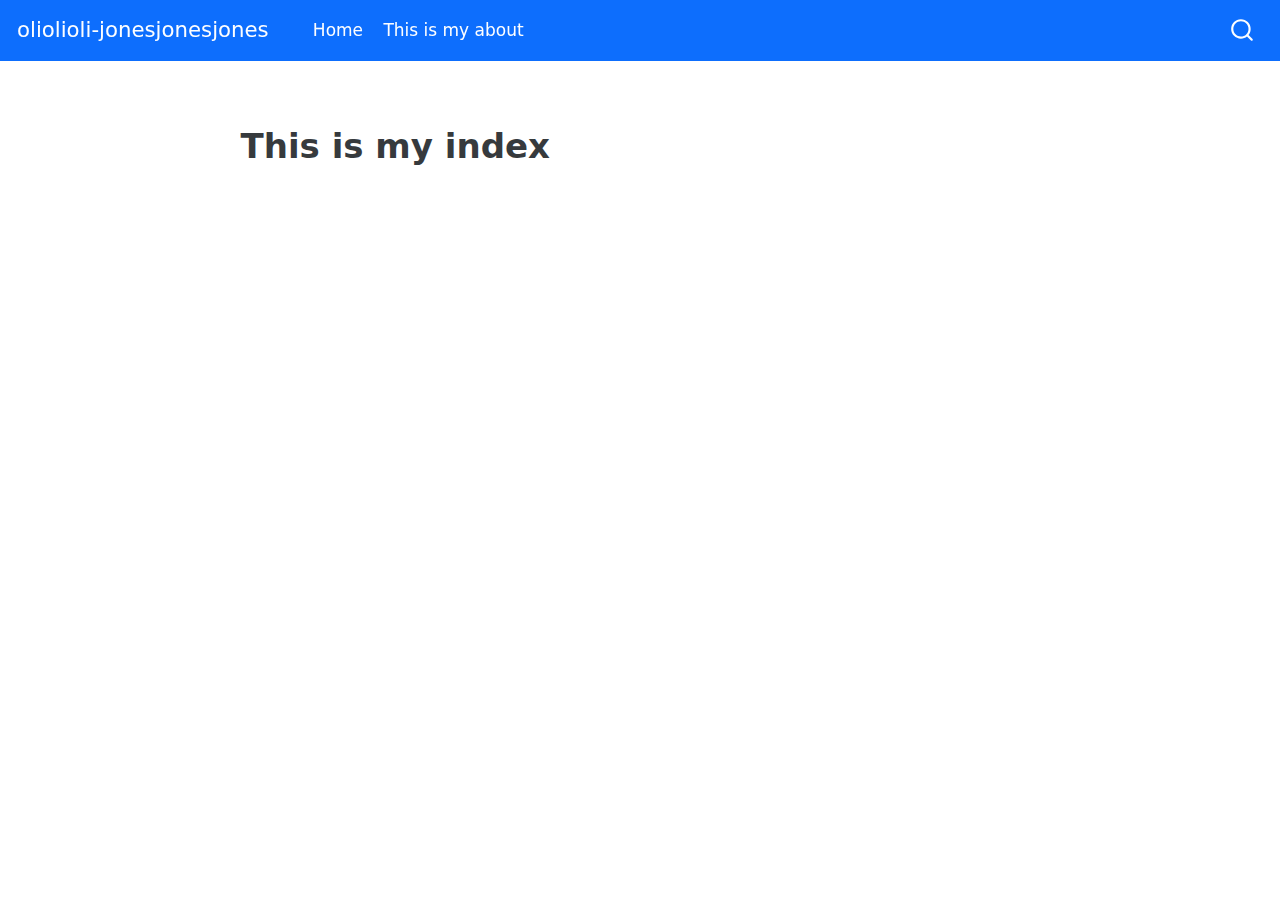
==== docs/index.html @ d3ea9ad5 "link added" ====
<!DOCTYPE html>
<html xmlns="http://www.w3.org/1999/xhtml" lang="en" xml:lang="en"><head>

<meta charset="utf-8">
<meta name="generator" content="quarto-1.3.450">

<meta name="viewport" content="width=device-width, initial-scale=1.0, user-scalable=yes">


<title>oliolioli-jonesjonesjones</title>
<style>
code{white-space: pre-wrap;}
span.smallcaps{font-variant: small-caps;}
div.columns{display: flex; gap: min(4vw, 1.5em);}
div.column{flex: auto; overflow-x: auto;}
div.hanging-indent{margin-left: 1.5em; text-indent: -1.5em;}
ul.task-list{list-style: none;}
ul.task-list li input[type="checkbox"] {
  width: 0.8em;
  margin: 0 0.8em 0.2em -1em; /* quarto-specific, see https://github.com/quarto-dev/quarto-cli/issues/4556 */ 
  vertical-align: middle;
}
</style>


<script src="site_libs/quarto-nav/quarto-nav.js"></script>
<script src="site_libs/quarto-nav/headroom.min.js"></script>
<script src="site_libs/clipboard/clipboard.min.js"></script>
<script src="site_libs/quarto-search/autocomplete.umd.js"></script>
<script src="site_libs/quarto-search/fuse.min.js"></script>
<script src="site_libs/quarto-search/quarto-search.js"></script>
<meta name="quarto:offset" content="./">
<script src="site_libs/quarto-html/quarto.js"></script>
<script src="site_libs/quarto-html/popper.min.js"></script>
<script src="site_libs/quarto-html/tippy.umd.min.js"></script>
<script src="site_libs/quarto-html/anchor.min.js"></script>
<link href="site_libs/quarto-html/tippy.css" rel="stylesheet">
<link href="site_libs/quarto-html/quarto-syntax-highlighting.css" rel="stylesheet" id="quarto-text-highlighting-styles">
<script src="site_libs/bootstrap/bootstrap.min.js"></script>
<link href="site_libs/bootstrap/bootstrap-icons.css" rel="stylesheet">
<link href="site_libs/bootstrap/bootstrap.min.css" rel="stylesheet" id="quarto-bootstrap" data-mode="light">
<script id="quarto-search-options" type="application/json">{
  "location": "navbar",
  "copy-button": false,
  "collapse-after": 3,
  "panel-placement": "end",
  "type": "overlay",
  "limit": 20,
  "language": {
    "search-no-results-text": "No results",
    "search-matching-documents-text": "matching documents",
    "search-copy-link-title": "Copy link to search",
    "search-hide-matches-text": "Hide additional matches",
    "search-more-match-text": "more match in this document",
    "search-more-matches-text": "more matches in this document",
    "search-clear-button-title": "Clear",
    "search-detached-cancel-button-title": "Cancel",
    "search-submit-button-title": "Submit",
    "search-label": "Search"
  }
}</script>


</head>

<body class="nav-fixed fullcontent">

<div id="quarto-search-results"></div>
  <header id="quarto-header" class="headroom fixed-top">
    <nav class="navbar navbar-expand-lg navbar-dark ">
      <div class="navbar-container container-fluid">
      <div class="navbar-brand-container">
    <a class="navbar-brand" href="./index.html">
    <span class="navbar-title">oliolioli-jonesjonesjones</span>
    </a>
  </div>
            <div id="quarto-search" class="" title="Search"></div>
          <button class="navbar-toggler" type="button" data-bs-toggle="collapse" data-bs-target="#navbarCollapse" aria-controls="navbarCollapse" aria-expanded="false" aria-label="Toggle navigation" onclick="if (window.quartoToggleHeadroom) { window.quartoToggleHeadroom(); }">
  <span class="navbar-toggler-icon"></span>
</button>
          <div class="collapse navbar-collapse" id="navbarCollapse">
            <ul class="navbar-nav navbar-nav-scroll me-auto">
  <li class="nav-item">
    <a class="nav-link active" href="./index.html" rel="" target="" aria-current="page">
 <span class="menu-text">Home</span></a>
  </li>  
  <li class="nav-item">
    <a class="nav-link" href="./About.html" rel="" target="">
 <span class="menu-text">This is my about</span></a>
  </li>  
</ul>
            <div class="quarto-navbar-tools ms-auto">
</div>
          </div> <!-- /navcollapse -->
      </div> <!-- /container-fluid -->
    </nav>
</header>
<!-- content -->
<div id="quarto-content" class="quarto-container page-columns page-rows-contents page-layout-article page-navbar">
<!-- sidebar -->
<!-- margin-sidebar -->
    
<!-- main -->
<main class="content" id="quarto-document-content">



<section id="this-is-my-index" class="level1">
<h1>This is my index</h1>


</section>

</main> <!-- /main -->
<script id="quarto-html-after-body" type="application/javascript">
window.document.addEventListener("DOMContentLoaded", function (event) {
  const toggleBodyColorMode = (bsSheetEl) => {
    const mode = bsSheetEl.getAttribute("data-mode");
    const bodyEl = window.document.querySelector("body");
    if (mode === "dark") {
      bodyEl.classList.add("quarto-dark");
      bodyEl.classList.remove("quarto-light");
    } else {
      bodyEl.classList.add("quarto-light");
      bodyEl.classList.remove("quarto-dark");
    }
  }
  const toggleBodyColorPrimary = () => {
    const bsSheetEl = window.document.querySelector("link#quarto-bootstrap");
    if (bsSheetEl) {
      toggleBodyColorMode(bsSheetEl);
    }
  }
  toggleBodyColorPrimary();  
  const icon = "";
  const anchorJS = new window.AnchorJS();
  anchorJS.options = {
    placement: 'right',
    icon: icon
  };
  anchorJS.add('.anchored');
  const isCodeAnnotation = (el) => {
    for (const clz of el.classList) {
      if (clz.startsWith('code-annotation-')) {                     
        return true;
      }
    }
    return false;
  }
  const clipboard = new window.ClipboardJS('.code-copy-button', {
    text: function(trigger) {
      const codeEl = trigger.previousElementSibling.cloneNode(true);
      for (const childEl of codeEl.children) {
        if (isCodeAnnotation(childEl)) {
          childEl.remove();
        }
      }
      return codeEl.innerText;
    }
  });
  clipboard.on('success', function(e) {
    // button target
    const button = e.trigger;
    // don't keep focus
    button.blur();
    // flash "checked"
    button.classList.add('code-copy-button-checked');
    var currentTitle = button.getAttribute("title");
    button.setAttribute("title", "Copied!");
    let tooltip;
    if (window.bootstrap) {
      button.setAttribute("data-bs-toggle", "tooltip");
      button.setAttribute("data-bs-placement", "left");
      button.setAttribute("data-bs-title", "Copied!");
      tooltip = new bootstrap.Tooltip(button, 
        { trigger: "manual", 
          customClass: "code-copy-button-tooltip",
          offset: [0, -8]});
      tooltip.show();    
    }
    setTimeout(function() {
      if (tooltip) {
        tooltip.hide();
        button.removeAttribute("data-bs-title");
        button.removeAttribute("data-bs-toggle");
        button.removeAttribute("data-bs-placement");
      }
      button.setAttribute("title", currentTitle);
      button.classList.remove('code-copy-button-checked');
    }, 1000);
    // clear code selection
    e.clearSelection();
  });
  function tippyHover(el, contentFn) {
    const config = {
      allowHTML: true,
      content: contentFn,
      maxWidth: 500,
      delay: 100,
      arrow: false,
      appendTo: function(el) {
          return el.parentElement;
      },
      interactive: true,
      interactiveBorder: 10,
      theme: 'quarto',
      placement: 'bottom-start'
    };
    window.tippy(el, config); 
  }
  const noterefs = window.document.querySelectorAll('a[role="doc-noteref"]');
  for (var i=0; i<noterefs.length; i++) {
    const ref = noterefs[i];
    tippyHover(ref, function() {
      // use id or data attribute instead here
      let href = ref.getAttribute('data-footnote-href') || ref.getAttribute('href');
      try { href = new URL(href).hash; } catch {}
      const id = href.replace(/^#\/?/, "");
      const note = window.document.getElementById(id);
      return note.innerHTML;
    });
  }
      let selectedAnnoteEl;
      const selectorForAnnotation = ( cell, annotation) => {
        let cellAttr = 'data-code-cell="' + cell + '"';
        let lineAttr = 'data-code-annotation="' +  annotation + '"';
        const selector = 'span[' + cellAttr + '][' + lineAttr + ']';
        return selector;
      }
      const selectCodeLines = (annoteEl) => {
        const doc = window.document;
        const targetCell = annoteEl.getAttribute("data-target-cell");
        const targetAnnotation = annoteEl.getAttribute("data-target-annotation");
        const annoteSpan = window.document.querySelector(selectorForAnnotation(targetCell, targetAnnotation));
        const lines = annoteSpan.getAttribute("data-code-lines").split(",");
        const lineIds = lines.map((line) => {
          return targetCell + "-" + line;
        })
        let top = null;
        let height = null;
        let parent = null;
        if (lineIds.length > 0) {
            //compute the position of the single el (top and bottom and make a div)
            const el = window.document.getElementById(lineIds[0]);
            top = el.offsetTop;
            height = el.offsetHeight;
            parent = el.parentElement.parentElement;
          if (lineIds.length > 1) {
            const lastEl = window.document.getElementById(lineIds[lineIds.length - 1]);
            const bottom = lastEl.offsetTop + lastEl.offsetHeight;
            height = bottom - top;
          }
          if (top !== null && height !== null && parent !== null) {
            // cook up a div (if necessary) and position it 
            let div = window.document.getElementById("code-annotation-line-highlight");
            if (div === null) {
              div = window.document.createElement("div");
              div.setAttribute("id", "code-annotation-line-highlight");
              div.style.position = 'absolute';
              parent.appendChild(div);
            }
            div.style.top = top - 2 + "px";
            div.style.height = height + 4 + "px";
            let gutterDiv = window.document.getElementById("code-annotation-line-highlight-gutter");
            if (gutterDiv === null) {
              gutterDiv = window.document.createElement("div");
              gutterDiv.setAttribute("id", "code-annotation-line-highlight-gutter");
              gutterDiv.style.position = 'absolute';
              const codeCell = window.document.getElementById(targetCell);
              const gutter = codeCell.querySelector('.code-annotation-gutter');
              gutter.appendChild(gutterDiv);
            }
            gutterDiv.style.top = top - 2 + "px";
            gutterDiv.style.height = height + 4 + "px";
          }
          selectedAnnoteEl = annoteEl;
        }
      };
      const unselectCodeLines = () => {
        const elementsIds = ["code-annotation-line-highlight", "code-annotation-line-highlight-gutter"];
        elementsIds.forEach((elId) => {
          const div = window.document.getElementById(elId);
          if (div) {
            div.remove();
          }
        });
        selectedAnnoteEl = undefined;
      };
      // Attach click handler to the DT
      const annoteDls = window.document.querySelectorAll('dt[data-target-cell]');
      for (const annoteDlNode of annoteDls) {
        annoteDlNode.addEventListener('click', (event) => {
          const clickedEl = event.target;
          if (clickedEl !== selectedAnnoteEl) {
            unselectCodeLines();
            const activeEl = window.document.querySelector('dt[data-target-cell].code-annotation-active');
            if (activeEl) {
              activeEl.classList.remove('code-annotation-active');
            }
            selectCodeLines(clickedEl);
            clickedEl.classList.add('code-annotation-active');
          } else {
            // Unselect the line
            unselectCodeLines();
            clickedEl.classList.remove('code-annotation-active');
          }
        });
      }
  const findCites = (el) => {
    const parentEl = el.parentElement;
    if (parentEl) {
      const cites = parentEl.dataset.cites;
      if (cites) {
        return {
          el,
          cites: cites.split(' ')
        };
      } else {
        return findCites(el.parentElement)
      }
    } else {
      return undefined;
    }
  };
  var bibliorefs = window.document.querySelectorAll('a[role="doc-biblioref"]');
  for (var i=0; i<bibliorefs.length; i++) {
    const ref = bibliorefs[i];
    const citeInfo = findCites(ref);
    if (citeInfo) {
      tippyHover(citeInfo.el, function() {
        var popup = window.document.createElement('div');
        citeInfo.cites.forEach(function(cite) {
          var citeDiv = window.document.createElement('div');
          citeDiv.classList.add('hanging-indent');
          citeDiv.classList.add('csl-entry');
          var biblioDiv = window.document.getElementById('ref-' + cite);
          if (biblioDiv) {
            citeDiv.innerHTML = biblioDiv.innerHTML;
          }
          popup.appendChild(citeDiv);
        });
        return popup.innerHTML;
      });
    }
  }
});
</script>
</div> <!-- /content -->



</body></html>
---- docs/site_libs/quarto-html/tippy.css ----
.tippy-box[data-animation=fade][data-state=hidden]{opacity:0}[data-tippy-root]{max-width:calc(100vw - 10px)}.tippy-box{position:relative;background-color:#333;color:#fff;border-radius:4px;font-size:14px;line-height:1.4;white-space:normal;outline:0;transition-property:transform,visibility,opacity}.tippy-box[data-placement^=top]>.tippy-arrow{bottom:0}.tippy-box[data-placement^=top]>.tippy-arrow:before{bottom:-7px;left:0;border-width:8px 8px 0;border-top-color:initial;transform-origin:center top}.tippy-box[data-placement^=bottom]>.tippy-arrow{top:0}.tippy-box[data-placement^=bottom]>.tippy-arrow:before{top:-7px;left:0;border-width:0 8px 8px;border-bottom-color:initial;transform-origin:center bottom}.tippy-box[data-placement^=left]>.tippy-arrow{right:0}.tippy-box[data-placement^=left]>.tippy-arrow:before{border-width:8px 0 8px 8px;border-left-color:initial;right:-7px;transform-origin:center left}.tippy-box[data-placement^=right]>.tippy-arrow{left:0}.tippy-box[data-placement^=right]>.tippy-arrow:before{left:-7px;border-width:8px 8px 8px 0;border-right-color:initial;transform-origin:center right}.tippy-box[data-inertia][data-state=visible]{transition-timing-function:cubic-bezier(.54,1.5,.38,1.11)}.tippy-arrow{width:16px;height:16px;color:#333}.tippy-arrow:before{content:"";position:absolute;border-color:transparent;border-style:solid}.tippy-content{position:relative;padding:5px 9px;z-index:1}
---- docs/site_libs/quarto-html/quarto-syntax-highlighting.css ----
/* quarto syntax highlight colors */
:root {
  --quarto-hl-ot-color: #003B4F;
  --quarto-hl-at-color: #657422;
  --quarto-hl-ss-color: #20794D;
  --quarto-hl-an-color: #5E5E5E;
  --quarto-hl-fu-color: #4758AB;
  --quarto-hl-st-color: #20794D;
  --quarto-hl-cf-color: #003B4F;
  --quarto-hl-op-color: #5E5E5E;
  --quarto-hl-er-color: #AD0000;
  --quarto-hl-bn-color: #AD0000;
  --quarto-hl-al-color: #AD0000;
  --quarto-hl-va-color: #111111;
  --quarto-hl-bu-color: inherit;
  --quarto-hl-ex-color: inherit;
  --quarto-hl-pp-color: #AD0000;
  --quarto-hl-in-color: #5E5E5E;
  --quarto-hl-vs-color: #20794D;
  --quarto-hl-wa-color: #5E5E5E;
  --quarto-hl-do-color: #5E5E5E;
  --quarto-hl-im-color: #00769E;
  --quarto-hl-ch-color: #20794D;
  --quarto-hl-dt-color: #AD0000;
  --quarto-hl-fl-color: #AD0000;
  --quarto-hl-co-color: #5E5E5E;
  --quarto-hl-cv-color: #5E5E5E;
  --quarto-hl-cn-color: #8f5902;
  --quarto-hl-sc-color: #5E5E5E;
  --quarto-hl-dv-color: #AD0000;
  --quarto-hl-kw-color: #003B4F;
}

/* other quarto variables */
:root {
  --quarto-font-monospace: SFMono-Regular, Menlo, Monaco, Consolas, "Liberation Mono", "Courier New", monospace;
}

pre > code.sourceCode > span {
  color: #003B4F;
}

code span {
  color: #003B4F;
}

code.sourceCode > span {
  color: #003B4F;
}

div.sourceCode,
div.sourceCode pre.sourceCode {
  color: #003B4F;
}

code span.ot {
  color: #003B4F;
  font-style: inherit;
}

code span.at {
  color: #657422;
  font-style: inherit;
}

code span.ss {
  color: #20794D;
  font-style: inherit;
}

code span.an {
  color: #5E5E5E;
  font-style: inherit;
}

code span.fu {
  color: #4758AB;
  font-style: inherit;
}

code span.st {
  color: #20794D;
  font-style: inherit;
}

code span.cf {
  color: #003B4F;
  font-style: inherit;
}

code span.op {
  color: #5E5E5E;
  font-style: inherit;
}

code span.er {
  color: #AD0000;
  font-style: inherit;
}

code span.bn {
  color: #AD0000;
  font-style: inherit;
}

code span.al {
  color: #AD0000;
  font-style: inherit;
}

code span.va {
  color: #111111;
  font-style: inherit;
}

code span.bu {
  font-style: inherit;
}

code span.ex {
  font-style: inherit;
}

code span.pp {
  color: #AD0000;
  font-style: inherit;
}

code span.in {
  color: #5E5E5E;
  font-style: inherit;
}

code span.vs {
  color: #20794D;
  font-style: inherit;
}

code span.wa {
  color: #5E5E5E;
  font-style: italic;
}

code span.do {
  color: #5E5E5E;
  font-style: italic;
}

code span.im {
  color: #00769E;
  font-style: inherit;
}

code span.ch {
  color: #20794D;
  font-style: inherit;
}

code span.dt {
  color: #AD0000;
  font-style: inherit;
}

code span.fl {
  color: #AD0000;
  font-style: inherit;
}

code span.co {
  color: #5E5E5E;
  font-style: inherit;
}

code span.cv {
  color: #5E5E5E;
  font-style: italic;
}

code span.cn {
  color: #8f5902;
  font-style: inherit;
}

code span.sc {
  color: #5E5E5E;
  font-style: inherit;
}

code span.dv {
  color: #AD0000;
  font-style: inherit;
}

code span.kw {
  color: #003B4F;
  font-style: inherit;
}

.prevent-inlining {
  content: "</";
}

/*# sourceMappingURL=debc5d5d77c3f9108843748ff7464032.css.map */
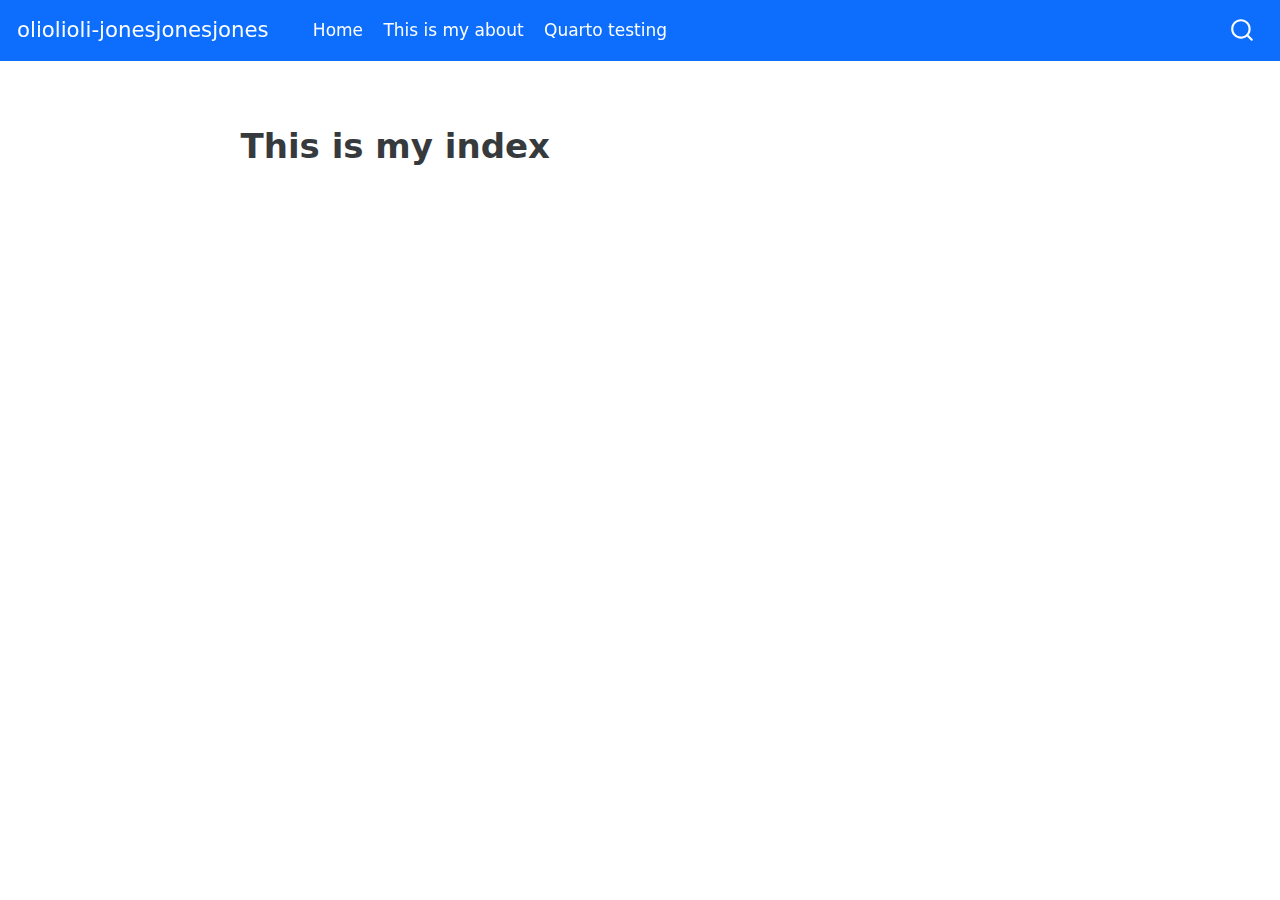
==== commit 53138049: "link added" ====
--- a/docs/index.html
+++ b/docs/index.html
@@ -88,6 +88,10 @@
     <a class="nav-link" href="./About.html" rel="" target="">
  <span class="menu-text">This is my about</span></a>
   </li>  
+  <li class="nav-item">
+    <a class="nav-link" href="./quarto.html" rel="" target="">
+ <span class="menu-text">Quarto testing</span></a>
+  </li>  
 </ul>
             <div class="quarto-navbar-tools ms-auto">
 </div>
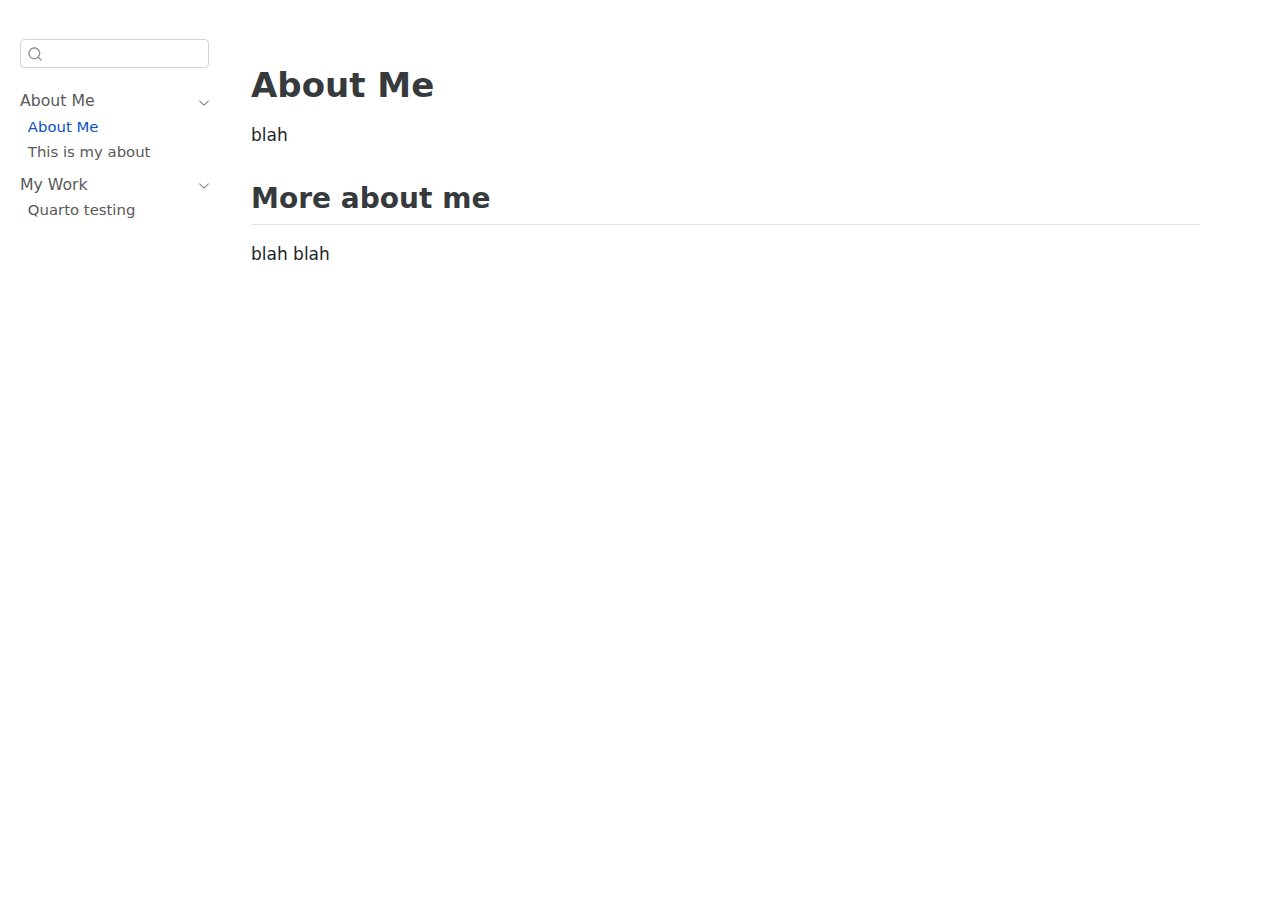
==== commit 17e899a9: "helpful commit message" ====
--- a/docs/index.html
+++ b/docs/index.html
@@ -7,7 +7,7 @@
 <meta name="viewport" content="width=device-width, initial-scale=1.0, user-scalable=yes">
 
 
-<title>oliolioli-jonesjonesjones</title>
+<title>index</title>
 <style>
 code{white-space: pre-wrap;}
 span.smallcaps{font-variant: small-caps;}
@@ -40,11 +40,11 @@
 <link href="site_libs/bootstrap/bootstrap-icons.css" rel="stylesheet">
 <link href="site_libs/bootstrap/bootstrap.min.css" rel="stylesheet" id="quarto-bootstrap" data-mode="light">
 <script id="quarto-search-options" type="application/json">{
-  "location": "navbar",
+  "location": "sidebar",
   "copy-button": false,
   "collapse-after": 3,
-  "panel-placement": "end",
-  "type": "overlay",
+  "panel-placement": "start",
+  "type": "textbox",
   "limit": 20,
   "language": {
     "search-no-results-text": "No results",
@@ -63,45 +63,79 @@
 
 </head>
 
-<body class="nav-fixed fullcontent">
+<body class="nav-sidebar docked fullcontent">
 
 <div id="quarto-search-results"></div>
   <header id="quarto-header" class="headroom fixed-top">
-    <nav class="navbar navbar-expand-lg navbar-dark ">
-      <div class="navbar-container container-fluid">
-      <div class="navbar-brand-container">
-    <a class="navbar-brand" href="./index.html">
-    <span class="navbar-title">oliolioli-jonesjonesjones</span>
-    </a>
-  </div>
-            <div id="quarto-search" class="" title="Search"></div>
-          <button class="navbar-toggler" type="button" data-bs-toggle="collapse" data-bs-target="#navbarCollapse" aria-controls="navbarCollapse" aria-expanded="false" aria-label="Toggle navigation" onclick="if (window.quartoToggleHeadroom) { window.quartoToggleHeadroom(); }">
-  <span class="navbar-toggler-icon"></span>
-</button>
-          <div class="collapse navbar-collapse" id="navbarCollapse">
-            <ul class="navbar-nav navbar-nav-scroll me-auto">
-  <li class="nav-item">
-    <a class="nav-link active" href="./index.html" rel="" target="" aria-current="page">
- <span class="menu-text">Home</span></a>
-  </li>  
-  <li class="nav-item">
-    <a class="nav-link" href="./About.html" rel="" target="">
- <span class="menu-text">This is my about</span></a>
-  </li>  
-  <li class="nav-item">
-    <a class="nav-link" href="./quarto.html" rel="" target="">
- <span class="menu-text">Quarto testing</span></a>
-  </li>  
-</ul>
-            <div class="quarto-navbar-tools ms-auto">
-</div>
-          </div> <!-- /navcollapse -->
-      </div> <!-- /container-fluid -->
-    </nav>
+  <nav class="quarto-secondary-nav">
+    <div class="container-fluid d-flex">
+      <button type="button" class="quarto-btn-toggle btn" data-bs-toggle="collapse" data-bs-target="#quarto-sidebar,#quarto-sidebar-glass" aria-controls="quarto-sidebar" aria-expanded="false" aria-label="Toggle sidebar navigation" onclick="if (window.quartoToggleHeadroom) { window.quartoToggleHeadroom(); }">
+        <i class="bi bi-layout-text-sidebar-reverse"></i>
+      </button>
+      <nav class="quarto-page-breadcrumbs" aria-label="breadcrumb"><ol class="breadcrumb"><li class="breadcrumb-item"><a href="./index.html">About Me</a></li><li class="breadcrumb-item"><a href="./index.html">About Me</a></li></ol></nav>
+      <a class="flex-grow-1" role="button" data-bs-toggle="collapse" data-bs-target="#quarto-sidebar,#quarto-sidebar-glass" aria-controls="quarto-sidebar" aria-expanded="false" aria-label="Toggle sidebar navigation" onclick="if (window.quartoToggleHeadroom) { window.quartoToggleHeadroom(); }">      
+      </a>
+      <button type="button" class="btn quarto-search-button" aria-label="" onclick="window.quartoOpenSearch();">
+        <i class="bi bi-search"></i>
+      </button>
+    </div>
+  </nav>
 </header>
 <!-- content -->
-<div id="quarto-content" class="quarto-container page-columns page-rows-contents page-layout-article page-navbar">
+<div id="quarto-content" class="quarto-container page-columns page-rows-contents page-layout-article">
 <!-- sidebar -->
+  <nav id="quarto-sidebar" class="sidebar collapse collapse-horizontal sidebar-navigation docked overflow-auto">
+        <div class="mt-2 flex-shrink-0 align-items-center">
+        <div class="sidebar-search">
+        <div id="quarto-search" class="" title="Search"></div>
+        </div>
+        </div>
+    <div class="sidebar-menu-container"> 
+    <ul class="list-unstyled mt-1">
+        <li class="sidebar-item sidebar-item-section">
+      <div class="sidebar-item-container"> 
+            <a class="sidebar-item-text sidebar-link text-start" data-bs-toggle="collapse" data-bs-target="#quarto-sidebar-section-1" aria-expanded="true">
+ <span class="menu-text">About Me</span></a>
+          <a class="sidebar-item-toggle text-start" data-bs-toggle="collapse" data-bs-target="#quarto-sidebar-section-1" aria-expanded="true" aria-label="Toggle section">
+            <i class="bi bi-chevron-right ms-2"></i>
+          </a> 
+      </div>
+      <ul id="quarto-sidebar-section-1" class="collapse list-unstyled sidebar-section depth1 show">  
+          <li class="sidebar-item">
+  <div class="sidebar-item-container"> 
+  <a href="./index.html" class="sidebar-item-text sidebar-link active">
+ <span class="menu-text">About Me</span></a>
+  </div>
+</li>
+          <li class="sidebar-item">
+  <div class="sidebar-item-container"> 
+  <a href="./About.html" class="sidebar-item-text sidebar-link">
+ <span class="menu-text">This is my about</span></a>
+  </div>
+</li>
+      </ul>
+  </li>
+        <li class="sidebar-item sidebar-item-section">
+      <div class="sidebar-item-container"> 
+            <a class="sidebar-item-text sidebar-link text-start" data-bs-toggle="collapse" data-bs-target="#quarto-sidebar-section-2" aria-expanded="true">
+ <span class="menu-text">My Work</span></a>
+          <a class="sidebar-item-toggle text-start" data-bs-toggle="collapse" data-bs-target="#quarto-sidebar-section-2" aria-expanded="true" aria-label="Toggle section">
+            <i class="bi bi-chevron-right ms-2"></i>
+          </a> 
+      </div>
+      <ul id="quarto-sidebar-section-2" class="collapse list-unstyled sidebar-section depth1 show">  
+          <li class="sidebar-item">
+  <div class="sidebar-item-container"> 
+  <a href="./quarto.html" class="sidebar-item-text sidebar-link">
+ <span class="menu-text">Quarto testing</span></a>
+  </div>
+</li>
+      </ul>
+  </li>
+    </ul>
+    </div>
+</nav>
+<div id="quarto-sidebar-glass" data-bs-toggle="collapse" data-bs-target="#quarto-sidebar,#quarto-sidebar-glass"></div>
 <!-- margin-sidebar -->
     
 <!-- main -->
@@ -109,10 +143,15 @@
 
 
 
-<section id="this-is-my-index" class="level1">
-<h1>This is my index</h1>
-
-
+<section id="about-me" class="level1">
+<h1>About Me</h1>
+<p>blah</p>
+<section id="more-about-me" class="level2">
+<h2 class="anchored" data-anchor-id="more-about-me">More about me</h2>
+<p>blah blah</p>
+
+
+</section>
 </section>
 
 </main> <!-- /main -->
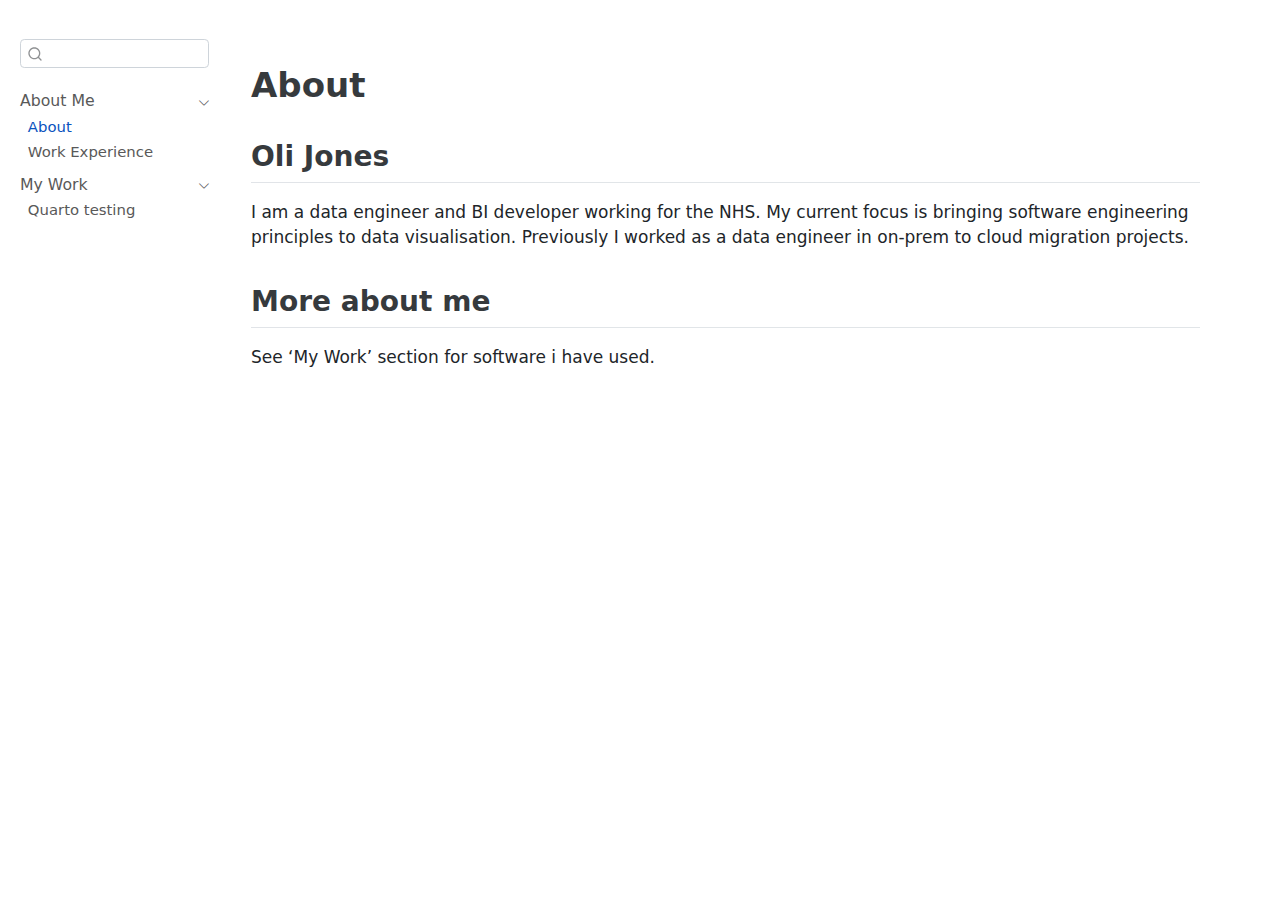
==== commit 4624c67e: "helpful commit message" ====
--- a/docs/index.html
+++ b/docs/index.html
@@ -72,7 +72,7 @@
       <button type="button" class="quarto-btn-toggle btn" data-bs-toggle="collapse" data-bs-target="#quarto-sidebar,#quarto-sidebar-glass" aria-controls="quarto-sidebar" aria-expanded="false" aria-label="Toggle sidebar navigation" onclick="if (window.quartoToggleHeadroom) { window.quartoToggleHeadroom(); }">
         <i class="bi bi-layout-text-sidebar-reverse"></i>
       </button>
-      <nav class="quarto-page-breadcrumbs" aria-label="breadcrumb"><ol class="breadcrumb"><li class="breadcrumb-item"><a href="./index.html">About Me</a></li><li class="breadcrumb-item"><a href="./index.html">About Me</a></li></ol></nav>
+      <nav class="quarto-page-breadcrumbs" aria-label="breadcrumb"><ol class="breadcrumb"><li class="breadcrumb-item"><a href="./index.html">About Me</a></li><li class="breadcrumb-item"><a href="./index.html">About</a></li></ol></nav>
       <a class="flex-grow-1" role="button" data-bs-toggle="collapse" data-bs-target="#quarto-sidebar,#quarto-sidebar-glass" aria-controls="quarto-sidebar" aria-expanded="false" aria-label="Toggle sidebar navigation" onclick="if (window.quartoToggleHeadroom) { window.quartoToggleHeadroom(); }">      
       </a>
       <button type="button" class="btn quarto-search-button" aria-label="" onclick="window.quartoOpenSearch();">
@@ -104,13 +104,13 @@
           <li class="sidebar-item">
   <div class="sidebar-item-container"> 
   <a href="./index.html" class="sidebar-item-text sidebar-link active">
- <span class="menu-text">About Me</span></a>
+ <span class="menu-text">About</span></a>
   </div>
 </li>
           <li class="sidebar-item">
   <div class="sidebar-item-container"> 
   <a href="./About.html" class="sidebar-item-text sidebar-link">
- <span class="menu-text">This is my about</span></a>
+ <span class="menu-text">Work Experience</span></a>
   </div>
 </li>
       </ul>
@@ -143,12 +143,15 @@
 
 
 
-<section id="about-me" class="level1">
-<h1>About Me</h1>
-<p>blah</p>
+<section id="about" class="level1">
+<h1>About</h1>
+<section id="oli-jones" class="level2">
+<h2 class="anchored" data-anchor-id="oli-jones">Oli Jones</h2>
+<p>I am a data engineer and BI developer working for the NHS. My current focus is bringing software engineering principles to data visualisation. Previously I worked as a data engineer in on-prem to cloud migration projects.</p>
+</section>
 <section id="more-about-me" class="level2">
 <h2 class="anchored" data-anchor-id="more-about-me">More about me</h2>
-<p>blah blah</p>
+<p>See ‘My Work’ section for software i have used.</p>
 
 
 </section>
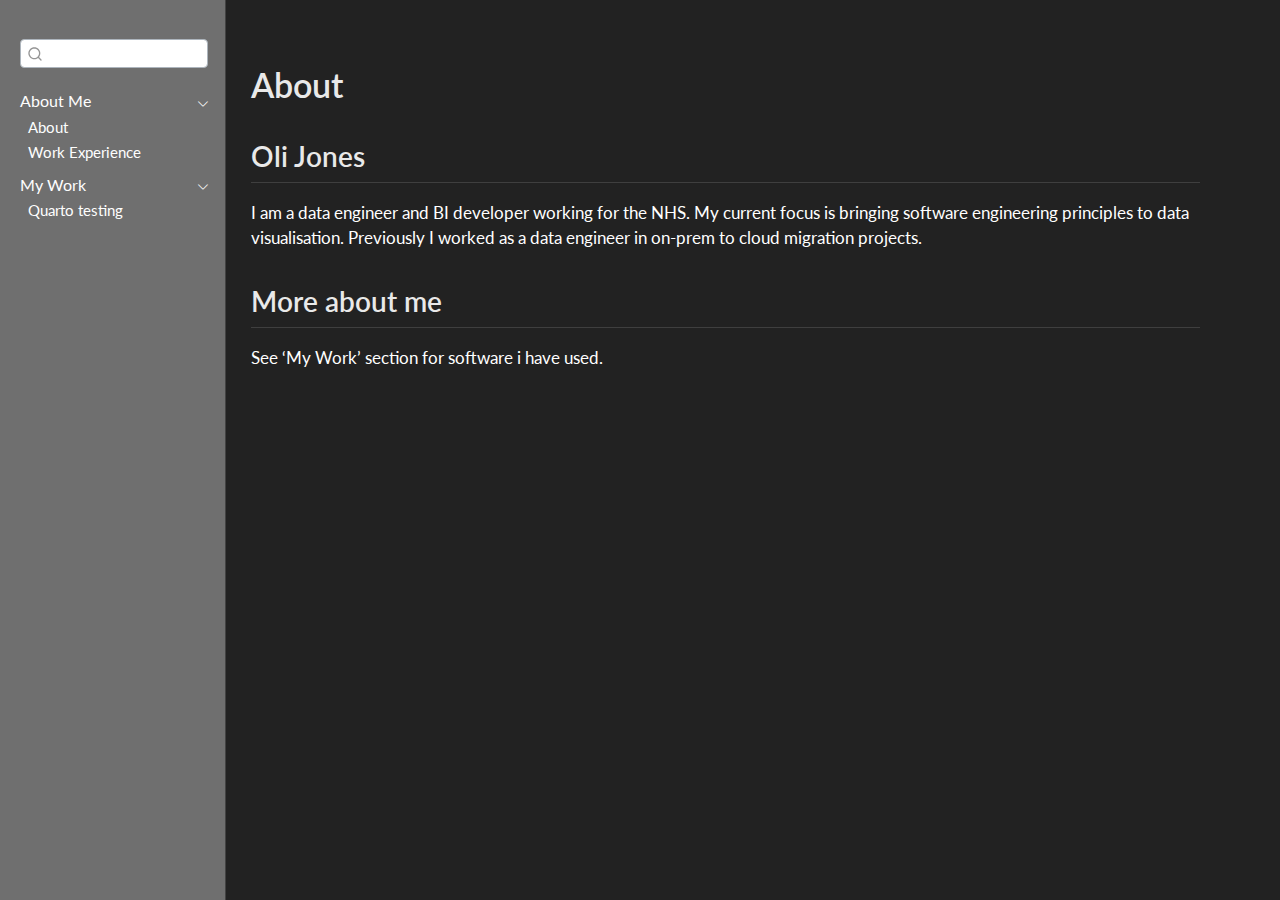
==== commit f01ec5df: "changed html theme" ====
--- a/docs/index.html
+++ b/docs/index.html
@@ -35,10 +35,10 @@
 <script src="site_libs/quarto-html/tippy.umd.min.js"></script>
 <script src="site_libs/quarto-html/anchor.min.js"></script>
 <link href="site_libs/quarto-html/tippy.css" rel="stylesheet">
-<link href="site_libs/quarto-html/quarto-syntax-highlighting.css" rel="stylesheet" id="quarto-text-highlighting-styles">
+<link href="site_libs/quarto-html/quarto-syntax-highlighting-dark.css" rel="stylesheet" id="quarto-text-highlighting-styles">
 <script src="site_libs/bootstrap/bootstrap.min.js"></script>
 <link href="site_libs/bootstrap/bootstrap-icons.css" rel="stylesheet">
-<link href="site_libs/bootstrap/bootstrap.min.css" rel="stylesheet" id="quarto-bootstrap" data-mode="light">
+<link href="site_libs/bootstrap/bootstrap.min.css" rel="stylesheet" id="quarto-bootstrap" data-mode="dark">
 <script id="quarto-search-options" type="application/json">{
   "location": "sidebar",
   "copy-button": false,
--- a/docs/site_libs/quarto-html/quarto-syntax-highlighting-dark.css
+++ b/docs/site_libs/quarto-html/quarto-syntax-highlighting-dark.css
@@ -0,0 +1,189 @@
+/* quarto syntax highlight colors */
+:root {
+  --quarto-hl-al-color: #f07178;
+  --quarto-hl-an-color: #d4d0ab;
+  --quarto-hl-at-color: #00e0e0;
+  --quarto-hl-bn-color: #d4d0ab;
+  --quarto-hl-bu-color: #abe338;
+  --quarto-hl-ch-color: #abe338;
+  --quarto-hl-co-color: #f8f8f2;
+  --quarto-hl-cv-color: #ffd700;
+  --quarto-hl-cn-color: #ffd700;
+  --quarto-hl-cf-color: #ffa07a;
+  --quarto-hl-dt-color: #ffa07a;
+  --quarto-hl-dv-color: #d4d0ab;
+  --quarto-hl-do-color: #f8f8f2;
+  --quarto-hl-er-color: #f07178;
+  --quarto-hl-ex-color: #00e0e0;
+  --quarto-hl-fl-color: #d4d0ab;
+  --quarto-hl-fu-color: #ffa07a;
+  --quarto-hl-im-color: #abe338;
+  --quarto-hl-in-color: #d4d0ab;
+  --quarto-hl-kw-color: #ffa07a;
+  --quarto-hl-op-color: #ffa07a;
+  --quarto-hl-ot-color: #00e0e0;
+  --quarto-hl-pp-color: #dcc6e0;
+  --quarto-hl-re-color: #00e0e0;
+  --quarto-hl-sc-color: #abe338;
+  --quarto-hl-ss-color: #abe338;
+  --quarto-hl-st-color: #abe338;
+  --quarto-hl-va-color: #00e0e0;
+  --quarto-hl-vs-color: #abe338;
+  --quarto-hl-wa-color: #dcc6e0;
+}
+
+/* other quarto variables */
+:root {
+  --quarto-font-monospace: SFMono-Regular, Menlo, Monaco, Consolas, "Liberation Mono", "Courier New", monospace;
+}
+
+code span.al {
+  background-color: #2a0f15;
+  font-weight: bold;
+  color: #f07178;
+}
+
+code span.an {
+  color: #d4d0ab;
+}
+
+code span.at {
+  color: #00e0e0;
+}
+
+code span.bn {
+  color: #d4d0ab;
+}
+
+code span.bu {
+  color: #abe338;
+}
+
+code span.ch {
+  color: #abe338;
+}
+
+code span.co {
+  font-style: italic;
+  color: #f8f8f2;
+}
+
+code span.cv {
+  color: #ffd700;
+}
+
+code span.cn {
+  color: #ffd700;
+}
+
+code span.cf {
+  font-weight: bold;
+  color: #ffa07a;
+}
+
+code span.dt {
+  color: #ffa07a;
+}
+
+code span.dv {
+  color: #d4d0ab;
+}
+
+code span.do {
+  color: #f8f8f2;
+}
+
+code span.er {
+  color: #f07178;
+  text-decoration: underline;
+}
+
+code span.ex {
+  font-weight: bold;
+  color: #00e0e0;
+}
+
+code span.fl {
+  color: #d4d0ab;
+}
+
+code span.fu {
+  color: #ffa07a;
+}
+
+code span.im {
+  color: #abe338;
+}
+
+code span.in {
+  color: #d4d0ab;
+}
+
+code span.kw {
+  font-weight: bold;
+  color: #ffa07a;
+}
+
+pre > code.sourceCode > span {
+  color: #f8f8f2;
+}
+
+code span {
+  color: #f8f8f2;
+}
+
+code.sourceCode > span {
+  color: #f8f8f2;
+}
+
+div.sourceCode,
+div.sourceCode pre.sourceCode {
+  color: #f8f8f2;
+}
+
+code span.op {
+  color: #ffa07a;
+}
+
+code span.ot {
+  color: #00e0e0;
+}
+
+code span.pp {
+  color: #dcc6e0;
+}
+
+code span.re {
+  background-color: #f8f8f2;
+  color: #00e0e0;
+}
+
+code span.sc {
+  color: #abe338;
+}
+
+code span.ss {
+  color: #abe338;
+}
+
+code span.st {
+  color: #abe338;
+}
+
+code span.va {
+  color: #00e0e0;
+}
+
+code span.vs {
+  color: #abe338;
+}
+
+code span.wa {
+  color: #dcc6e0;
+}
+
+.prevent-inlining {
+  content: "</";
+}
+
+/*# sourceMappingURL=935a306eefa94366c21e1a970dddb765.css.map */
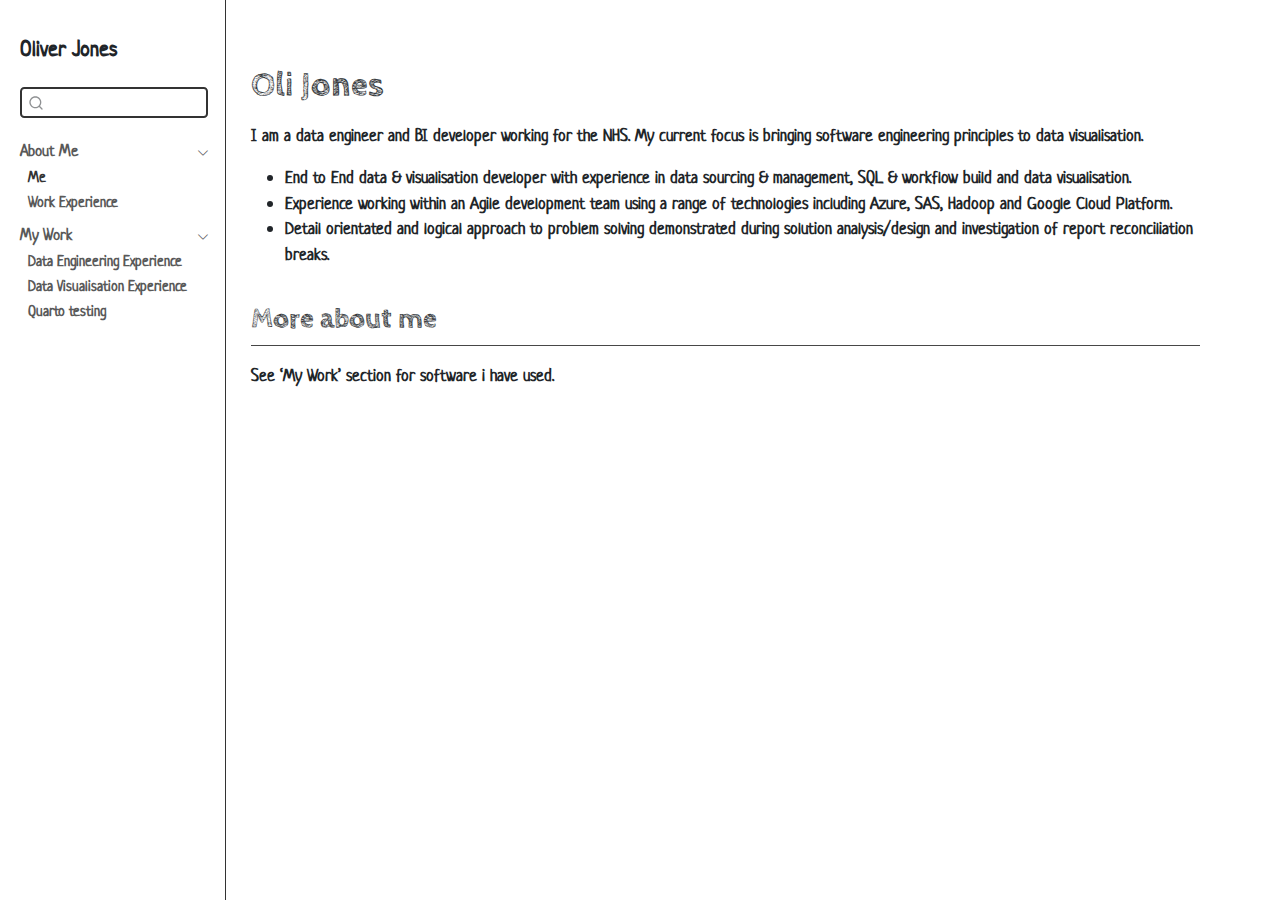
==== commit 7ff0e72c: "Added experience section" ====
--- a/docs/index.html
+++ b/docs/index.html
@@ -7,7 +7,7 @@
 <meta name="viewport" content="width=device-width, initial-scale=1.0, user-scalable=yes">
 
 
-<title>index</title>
+<title>Oliver Jones</title>
 <style>
 code{white-space: pre-wrap;}
 span.smallcaps{font-variant: small-caps;}
@@ -35,10 +35,10 @@
 <script src="site_libs/quarto-html/tippy.umd.min.js"></script>
 <script src="site_libs/quarto-html/anchor.min.js"></script>
 <link href="site_libs/quarto-html/tippy.css" rel="stylesheet">
-<link href="site_libs/quarto-html/quarto-syntax-highlighting-dark.css" rel="stylesheet" id="quarto-text-highlighting-styles">
+<link href="site_libs/quarto-html/quarto-syntax-highlighting.css" rel="stylesheet" id="quarto-text-highlighting-styles">
 <script src="site_libs/bootstrap/bootstrap.min.js"></script>
 <link href="site_libs/bootstrap/bootstrap-icons.css" rel="stylesheet">
-<link href="site_libs/bootstrap/bootstrap.min.css" rel="stylesheet" id="quarto-bootstrap" data-mode="dark">
+<link href="site_libs/bootstrap/bootstrap.min.css" rel="stylesheet" id="quarto-bootstrap" data-mode="light">
 <script id="quarto-search-options" type="application/json">{
   "location": "sidebar",
   "copy-button": false,
@@ -72,7 +72,7 @@
       <button type="button" class="quarto-btn-toggle btn" data-bs-toggle="collapse" data-bs-target="#quarto-sidebar,#quarto-sidebar-glass" aria-controls="quarto-sidebar" aria-expanded="false" aria-label="Toggle sidebar navigation" onclick="if (window.quartoToggleHeadroom) { window.quartoToggleHeadroom(); }">
         <i class="bi bi-layout-text-sidebar-reverse"></i>
       </button>
-      <nav class="quarto-page-breadcrumbs" aria-label="breadcrumb"><ol class="breadcrumb"><li class="breadcrumb-item"><a href="./index.html">About Me</a></li><li class="breadcrumb-item"><a href="./index.html">About</a></li></ol></nav>
+      <nav class="quarto-page-breadcrumbs" aria-label="breadcrumb"><ol class="breadcrumb"><li class="breadcrumb-item"><a href="./index.html">About Me</a></li><li class="breadcrumb-item"><a href="./index.html">Me</a></li></ol></nav>
       <a class="flex-grow-1" role="button" data-bs-toggle="collapse" data-bs-target="#quarto-sidebar,#quarto-sidebar-glass" aria-controls="quarto-sidebar" aria-expanded="false" aria-label="Toggle sidebar navigation" onclick="if (window.quartoToggleHeadroom) { window.quartoToggleHeadroom(); }">      
       </a>
       <button type="button" class="btn quarto-search-button" aria-label="" onclick="window.quartoOpenSearch();">
@@ -85,6 +85,11 @@
 <div id="quarto-content" class="quarto-container page-columns page-rows-contents page-layout-article">
 <!-- sidebar -->
   <nav id="quarto-sidebar" class="sidebar collapse collapse-horizontal sidebar-navigation docked overflow-auto">
+    <div class="pt-lg-2 mt-2 text-left sidebar-header">
+    <div class="sidebar-title mb-0 py-0">
+      <a href="./">Oliver Jones</a> 
+    </div>
+      </div>
         <div class="mt-2 flex-shrink-0 align-items-center">
         <div class="sidebar-search">
         <div id="quarto-search" class="" title="Search"></div>
@@ -104,7 +109,7 @@
           <li class="sidebar-item">
   <div class="sidebar-item-container"> 
   <a href="./index.html" class="sidebar-item-text sidebar-link active">
- <span class="menu-text">About</span></a>
+ <span class="menu-text">Me</span></a>
   </div>
 </li>
           <li class="sidebar-item">
@@ -126,6 +131,18 @@
       <ul id="quarto-sidebar-section-2" class="collapse list-unstyled sidebar-section depth1 show">  
           <li class="sidebar-item">
   <div class="sidebar-item-container"> 
+  <a href="./Data_eng.html" class="sidebar-item-text sidebar-link">
+ <span class="menu-text">Data Engineering Experience</span></a>
+  </div>
+</li>
+          <li class="sidebar-item">
+  <div class="sidebar-item-container"> 
+  <a href="./Data_vis.html" class="sidebar-item-text sidebar-link">
+ <span class="menu-text">Data Visualisation Experience</span></a>
+  </div>
+</li>
+          <li class="sidebar-item">
+  <div class="sidebar-item-container"> 
   <a href="./quarto.html" class="sidebar-item-text sidebar-link">
  <span class="menu-text">Quarto testing</span></a>
   </div>
@@ -143,12 +160,14 @@
 
 
 
-<section id="about" class="level1">
-<h1>About</h1>
-<section id="oli-jones" class="level2">
-<h2 class="anchored" data-anchor-id="oli-jones">Oli Jones</h2>
-<p>I am a data engineer and BI developer working for the NHS. My current focus is bringing software engineering principles to data visualisation. Previously I worked as a data engineer in on-prem to cloud migration projects.</p>
-</section>
+<section id="oli-jones" class="level1">
+<h1>Oli Jones</h1>
+<p>I am a data engineer and BI developer working for the NHS. My current focus is bringing software engineering principles to data visualisation.</p>
+<ul>
+<li>End to End data &amp; visualisation developer with experience in data sourcing &amp; management, SQL &amp; workflow build and data visualisation.</li>
+<li>Experience working within an Agile development team using a range of technologies including Azure, SAS, Hadoop and Google Cloud Platform.</li>
+<li>Detail orientated and logical approach to problem solving demonstrated during solution analysis/design and investigation of report reconciliation breaks.</li>
+</ul>
 <section id="more-about-me" class="level2">
 <h2 class="anchored" data-anchor-id="more-about-me">More about me</h2>
 <p>See ‘My Work’ section for software i have used.</p>
--- a/docs/site_libs/quarto-html/quarto-syntax-highlighting.css
+++ b/docs/site_libs/quarto-html/quarto-syntax-highlighting.css
@@ -0,0 +1,203 @@
+/* quarto syntax highlight colors */
+:root {
+  --quarto-hl-ot-color: #003B4F;
+  --quarto-hl-at-color: #657422;
+  --quarto-hl-ss-color: #20794D;
+  --quarto-hl-an-color: #5E5E5E;
+  --quarto-hl-fu-color: #4758AB;
+  --quarto-hl-st-color: #20794D;
+  --quarto-hl-cf-color: #003B4F;
+  --quarto-hl-op-color: #5E5E5E;
+  --quarto-hl-er-color: #AD0000;
+  --quarto-hl-bn-color: #AD0000;
+  --quarto-hl-al-color: #AD0000;
+  --quarto-hl-va-color: #111111;
+  --quarto-hl-bu-color: inherit;
+  --quarto-hl-ex-color: inherit;
+  --quarto-hl-pp-color: #AD0000;
+  --quarto-hl-in-color: #5E5E5E;
+  --quarto-hl-vs-color: #20794D;
+  --quarto-hl-wa-color: #5E5E5E;
+  --quarto-hl-do-color: #5E5E5E;
+  --quarto-hl-im-color: #00769E;
+  --quarto-hl-ch-color: #20794D;
+  --quarto-hl-dt-color: #AD0000;
+  --quarto-hl-fl-color: #AD0000;
+  --quarto-hl-co-color: #5E5E5E;
+  --quarto-hl-cv-color: #5E5E5E;
+  --quarto-hl-cn-color: #8f5902;
+  --quarto-hl-sc-color: #5E5E5E;
+  --quarto-hl-dv-color: #AD0000;
+  --quarto-hl-kw-color: #003B4F;
+}
+
+/* other quarto variables */
+:root {
+  --quarto-font-monospace: SFMono-Regular, Menlo, Monaco, Consolas, "Liberation Mono", "Courier New", monospace;
+}
+
+pre > code.sourceCode > span {
+  color: #003B4F;
+}
+
+code span {
+  color: #003B4F;
+}
+
+code.sourceCode > span {
+  color: #003B4F;
+}
+
+div.sourceCode,
+div.sourceCode pre.sourceCode {
+  color: #003B4F;
+}
+
+code span.ot {
+  color: #003B4F;
+  font-style: inherit;
+}
+
+code span.at {
+  color: #657422;
+  font-style: inherit;
+}
+
+code span.ss {
+  color: #20794D;
+  font-style: inherit;
+}
+
+code span.an {
+  color: #5E5E5E;
+  font-style: inherit;
+}
+
+code span.fu {
+  color: #4758AB;
+  font-style: inherit;
+}
+
+code span.st {
+  color: #20794D;
+  font-style: inherit;
+}
+
+code span.cf {
+  color: #003B4F;
+  font-style: inherit;
+}
+
+code span.op {
+  color: #5E5E5E;
+  font-style: inherit;
+}
+
+code span.er {
+  color: #AD0000;
+  font-style: inherit;
+}
+
+code span.bn {
+  color: #AD0000;
+  font-style: inherit;
+}
+
+code span.al {
+  color: #AD0000;
+  font-style: inherit;
+}
+
+code span.va {
+  color: #111111;
+  font-style: inherit;
+}
+
+code span.bu {
+  font-style: inherit;
+}
+
+code span.ex {
+  font-style: inherit;
+}
+
+code span.pp {
+  color: #AD0000;
+  font-style: inherit;
+}
+
+code span.in {
+  color: #5E5E5E;
+  font-style: inherit;
+}
+
+code span.vs {
+  color: #20794D;
+  font-style: inherit;
+}
+
+code span.wa {
+  color: #5E5E5E;
+  font-style: italic;
+}
+
+code span.do {
+  color: #5E5E5E;
+  font-style: italic;
+}
+
+code span.im {
+  color: #00769E;
+  font-style: inherit;
+}
+
+code span.ch {
+  color: #20794D;
+  font-style: inherit;
+}
+
+code span.dt {
+  color: #AD0000;
+  font-style: inherit;
+}
+
+code span.fl {
+  color: #AD0000;
+  font-style: inherit;
+}
+
+code span.co {
+  color: #5E5E5E;
+  font-style: inherit;
+}
+
+code span.cv {
+  color: #5E5E5E;
+  font-style: italic;
+}
+
+code span.cn {
+  color: #8f5902;
+  font-style: inherit;
+}
+
+code span.sc {
+  color: #5E5E5E;
+  font-style: inherit;
+}
+
+code span.dv {
+  color: #AD0000;
+  font-style: inherit;
+}
+
+code span.kw {
+  color: #003B4F;
+  font-style: inherit;
+}
+
+.prevent-inlining {
+  content: "</";
+}
+
+/*# sourceMappingURL=debc5d5d77c3f9108843748ff7464032.css.map */
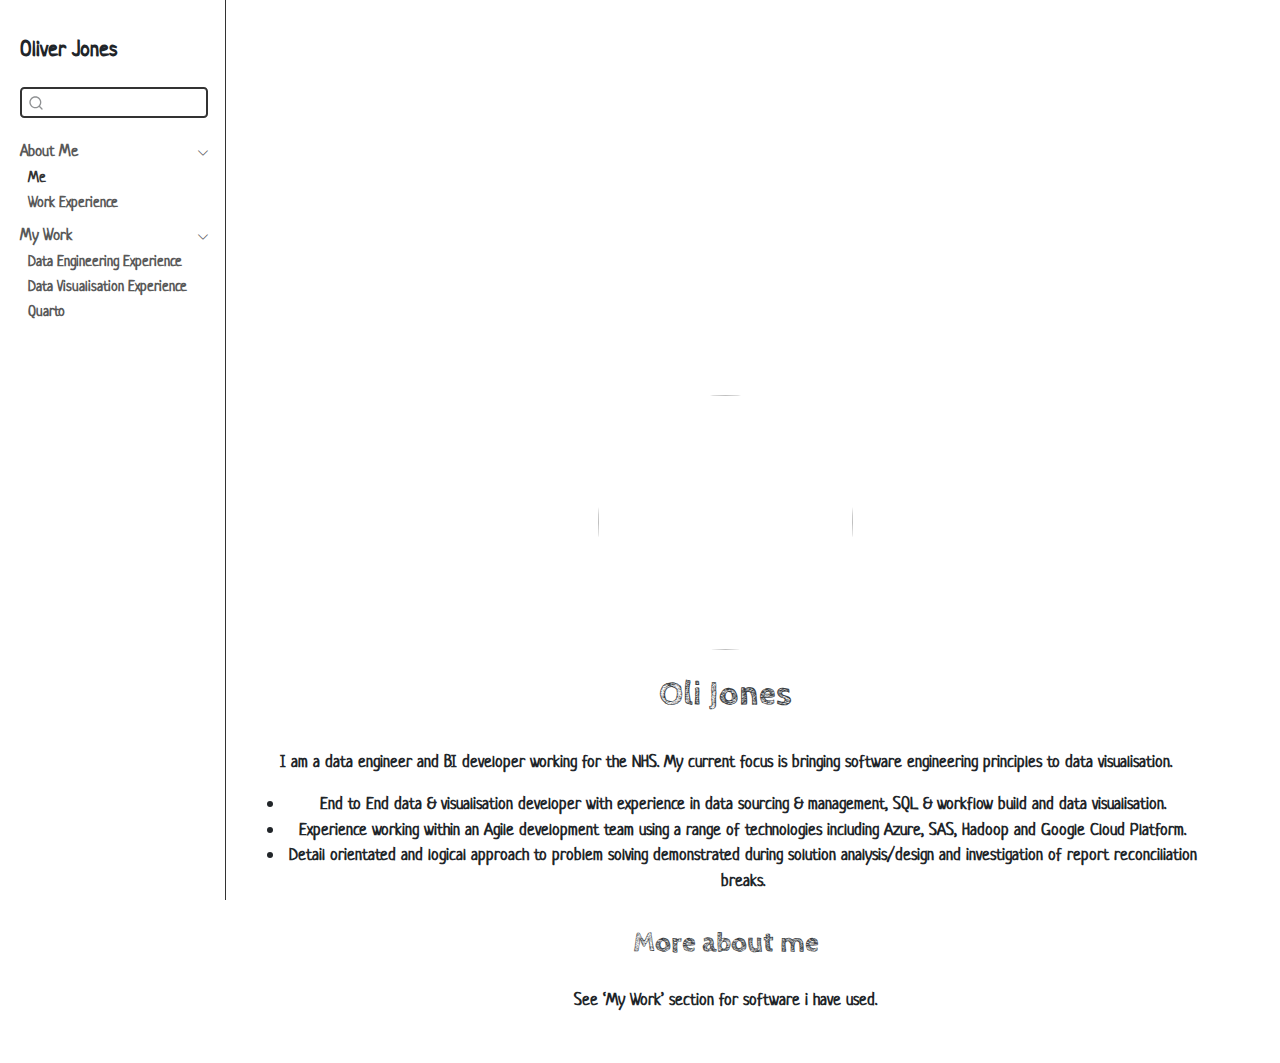
==== commit 8bc0de5c: "added img" ====
--- a/docs/index.html
+++ b/docs/index.html
@@ -7,7 +7,7 @@
 <meta name="viewport" content="width=device-width, initial-scale=1.0, user-scalable=yes">
 
 
-<title>Oliver Jones</title>
+<title>Oliver Jones - Oli Jones</title>
 <style>
 code{white-space: pre-wrap;}
 span.smallcaps{font-variant: small-caps;}
@@ -33,7 +33,6 @@
 <script src="site_libs/quarto-html/quarto.js"></script>
 <script src="site_libs/quarto-html/popper.min.js"></script>
 <script src="site_libs/quarto-html/tippy.umd.min.js"></script>
-<script src="site_libs/quarto-html/anchor.min.js"></script>
 <link href="site_libs/quarto-html/tippy.css" rel="stylesheet">
 <link href="site_libs/quarto-html/quarto-syntax-highlighting.css" rel="stylesheet" id="quarto-text-highlighting-styles">
 <script src="site_libs/bootstrap/bootstrap.min.js"></script>
@@ -144,7 +143,7 @@
           <li class="sidebar-item">
   <div class="sidebar-item-container"> 
   <a href="./quarto.html" class="sidebar-item-text sidebar-link">
- <span class="menu-text">Quarto testing</span></a>
+ <span class="menu-text">Quarto</span></a>
   </div>
 </li>
       </ul>
@@ -156,12 +155,16 @@
 <!-- margin-sidebar -->
     
 <!-- main -->
-<main class="content" id="quarto-document-content">
-
-
-
-<section id="oli-jones" class="level1">
-<h1>Oli Jones</h1>
+<div class="quarto-about-jolla">
+  <img src="img/IMG_0847.JPG" class="about-image
+  round " style="height: 15em; width: 15em;">
+ <header id="title-block-header" class="quarto-title-block default">
+<div class="quarto-title">
+<h1 class="title">Oli Jones</h1>
+</div>
+<div class="quarto-title-meta">
+  </div>
+</header><main class="content" id="quarto-document-content">
 <p>I am a data engineer and BI developer working for the NHS. My current focus is bringing software engineering principles to data visualisation.</p>
 <ul>
 <li>End to End data &amp; visualisation developer with experience in data sourcing &amp; management, SQL &amp; workflow build and data visualisation.</li>
@@ -169,14 +172,14 @@
 <li>Detail orientated and logical approach to problem solving demonstrated during solution analysis/design and investigation of report reconciliation breaks.</li>
 </ul>
 <section id="more-about-me" class="level2">
-<h2 class="anchored" data-anchor-id="more-about-me">More about me</h2>
+<h2 data-anchor-id="more-about-me">More about me</h2>
 <p>See ‘My Work’ section for software i have used.</p>
 
 
 </section>
-</section>
-
-</main> <!-- /main -->
+</main>  
+</div>
+ <!-- /main -->
 <script id="quarto-html-after-body" type="application/javascript">
 window.document.addEventListener("DOMContentLoaded", function (event) {
   const toggleBodyColorMode = (bsSheetEl) => {
@@ -197,13 +200,6 @@
     }
   }
   toggleBodyColorPrimary();  
-  const icon = "";
-  const anchorJS = new window.AnchorJS();
-  anchorJS.options = {
-    placement: 'right',
-    icon: icon
-  };
-  anchorJS.add('.anchored');
   const isCodeAnnotation = (el) => {
     for (const clz of el.classList) {
       if (clz.startsWith('code-annotation-')) {                     
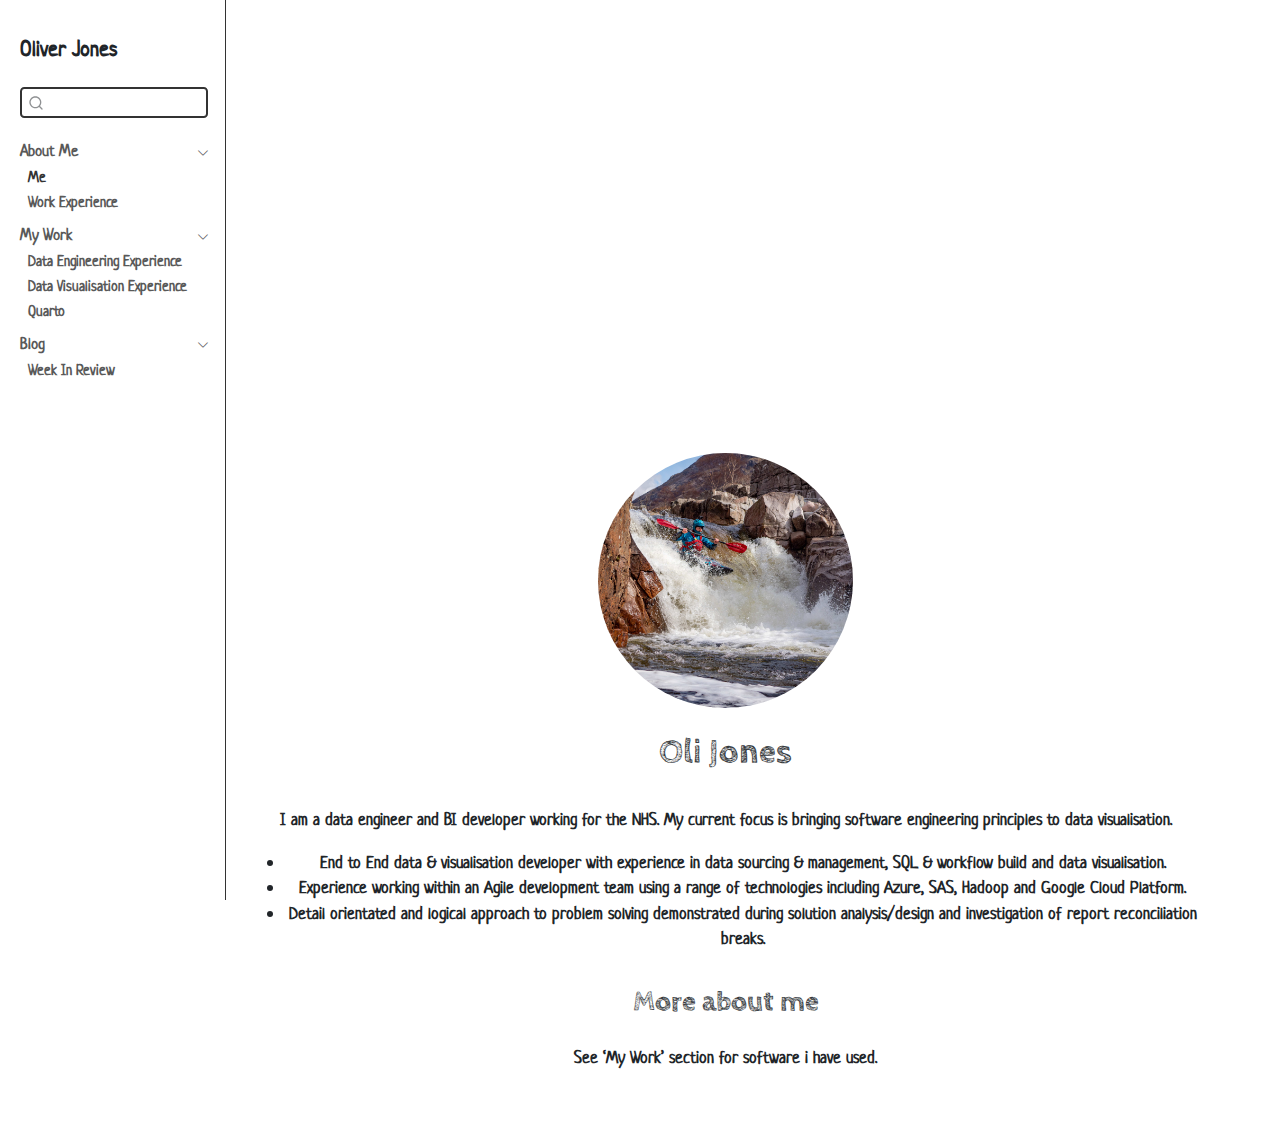
==== commit 437ee885: "added blog functionality" ====
--- a/docs/index.html
+++ b/docs/index.html
@@ -144,6 +144,23 @@
   <div class="sidebar-item-container"> 
   <a href="./quarto.html" class="sidebar-item-text sidebar-link">
  <span class="menu-text">Quarto</span></a>
+  </div>
+</li>
+      </ul>
+  </li>
+        <li class="sidebar-item sidebar-item-section">
+      <div class="sidebar-item-container"> 
+            <a class="sidebar-item-text sidebar-link text-start" data-bs-toggle="collapse" data-bs-target="#quarto-sidebar-section-3" aria-expanded="true">
+ <span class="menu-text">Blog</span></a>
+          <a class="sidebar-item-toggle text-start" data-bs-toggle="collapse" data-bs-target="#quarto-sidebar-section-3" aria-expanded="true" aria-label="Toggle section">
+            <i class="bi bi-chevron-right ms-2"></i>
+          </a> 
+      </div>
+      <ul id="quarto-sidebar-section-3" class="collapse list-unstyled sidebar-section depth1 show">  
+          <li class="sidebar-item">
+  <div class="sidebar-item-container"> 
+  <a href="./blog.html" class="sidebar-item-text sidebar-link">
+ <span class="menu-text">Week In Review</span></a>
   </div>
 </li>
       </ul>
